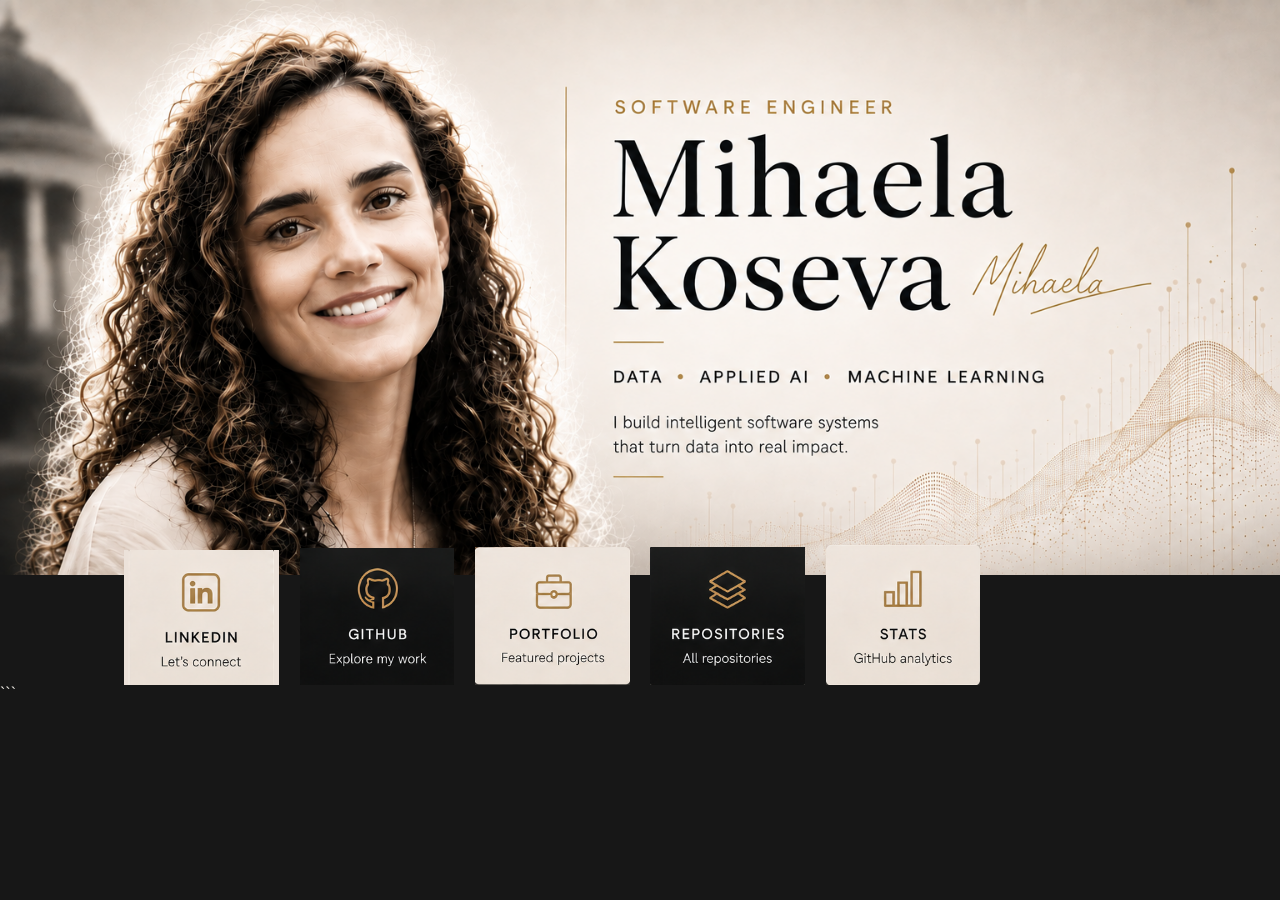
==== index.html @ fd8daa36 "Update index.html" ====
<!doctype html>
<html lang="en">

<head>

  <meta charset="utf-8">

  <meta
    name="viewport"
    content="width=device-width, initial-scale=1"
  >

  <title>
    Mihaela Koseva (Михаела Косева) — AI Engineer | Software Engineer | Sofia
  </title>

  <meta
    name="description"
    content="Mihaela Koseva (Михаела Косева) — AI Engineer and Software Engineer in Sofia, Bulgaria. Sofia University (Софийски университет), SMG (СМГ), Backend, Data Systems & APIs, Applied Machine Learning, AI, Neural Networks and Data Science."
  >

  <meta
    name="author"
    content="Mihaela Koseva"
  >

  <meta
    name="bio"
    content="Mihaela Koseva (Михаела Косева) is an AI Engineer and Software Engineer from Sofia, Bulgaria, associated with Sofia University (Софийски университет) and SMG (СМГ). Her technical focus includes Backend, Data Systems & APIs, Applied Machine Learning, Artificial Intelligence, Neural Networks, Model Training, Data Science, Large Language Models, Python, C++, Java, SQL, PyTorch, TensorFlow and MLOps."
  >

  <meta
    name="keywords"
    content="Mihaela Koseva, Михаела Косева, Sofia, София, Sofia University, Софийски университет, SMG, СМГ, AI Engineer, Software Engineer, Backend, Data Systems & APIs, Applied Machine Learning, Artificial Intelligence, Machine Learning, Neural Networks, Model Training, Data Science, LLMs, Large Language Models, Python, C++, Java, SQL, PyTorch, TensorFlow, Scikit-learn, Pandas, NumPy, ETL, Data Modeling, MLOps"
  >

  <meta
    name="robots"
    content="index, follow, max-image-preview:large, max-snippet:-1, max-video-preview:-1"
  >

  <meta
    name="googlebot"
    content="index, follow, max-image-preview:large, max-snippet:-1, max-video-preview:-1"
  >

  <meta
    name="theme-color"
    content="#171717"
  >

  <meta
    name="format-detection"
    content="telephone=no"
  >

  <link
    rel="canonical"
    href="https://dreamerol.github.io/MIHAELA-KOSEVA/"
  >

  <link
    rel="alternate"
    hreflang="en"
    href="https://dreamerol.github.io/MIHAELA-KOSEVA/"
  >

  <link
    rel="alternate"
    hreflang="bg"
    href="https://dreamerol.github.io/MIHAELA-KOSEVA/"
  >

  <link
    rel="alternate"
    hreflang="x-default"
    href="https://dreamerol.github.io/MIHAELA-KOSEVA/"
  >

  <meta
    property="og:type"
    content="profile"
  >

  <meta
    property="og:title"
    content="Mihaela Koseva (Михаела Косева) — AI Engineer | Software Engineer | Sofia"
  >

  <meta
    property="og:description"
    content="Mihaela Koseva (Михаела Косева) — AI Engineer and Software Engineer in Sofia, Bulgaria. Sofia University (Софийски университет), SMG (СМГ), Backend, Data Systems & APIs, Applied Machine Learning and Data Science."
  >

  <meta
    property="og:url"
    content="https://dreamerol.github.io/MIHAELA-KOSEVA/"
  >

  <meta
    property="og:site_name"
    content="Mihaela Koseva"
  >

  <meta
    property="og:locale"
    content="en_US"
  >

  <meta
    property="og:locale:alternate"
    content="bg_BG"
  >

  <meta
    property="og:image"
    content="https://dreamerol.github.io/MIHAELA-KOSEVA/assets/images/hero-banner.png"
  >

  <meta
    property="og:image:alt"
    content="Mihaela Koseva (Михаела Косева) — AI Engineer and Software Engineer in Sofia"
  >

  <meta
    property="profile:first_name"
    content="Mihaela"
  >

  <meta
    property="profile:last_name"
    content="Koseva"
  >

  <meta
    name="twitter:card"
    content="summary_large_image"
  >

  <meta
    name="twitter:title"
    content="Mihaela Koseva (Михаела Косева) — AI Engineer | Software Engineer | Sofia"
  >

  <meta
    name="twitter:description"
    content="Mihaela Koseva (Михаела Косева) — AI Engineer and Software Engineer in Sofia. Backend, Data Systems & APIs, Applied Machine Learning, Neural Networks and Data Science."
  >

  <meta
    name="twitter:image"
    content="https://dreamerol.github.io/MIHAELA-KOSEVA/assets/images/hero-banner.png"
  >

  <meta
    name="twitter:image:alt"
    content="Mihaela Koseva — AI Engineer and Software Engineer"
  >

  <script type="application/ld+json">
  {
    "@context": "https://schema.org",
    "@type": "Person",
    "@id": "https://dreamerol.github.io/MIHAELA-KOSEVA/#person",

    "name": "Mihaela Koseva",
    "givenName": "Mihaela",
    "familyName": "Koseva",

    "alternateName": [
      "Михаела Косева",
      "Mihaela Koseva Sofia",
      "Михаела Косева София"
    ],

    "url": "https://dreamerol.github.io/MIHAELA-KOSEVA/",

    "image": {
      "@type": "ImageObject",
      "@id": "https://dreamerol.github.io/MIHAELA-KOSEVA/#image",
      "url": "https://dreamerol.github.io/MIHAELA-KOSEVA/assets/images/hero-banner.png",
      "contentUrl": "https://dreamerol.github.io/MIHAELA-KOSEVA/assets/images/hero-banner.png",
      "caption": "Mihaela Koseva (Михаела Косева) — AI Engineer and Software Engineer"
    },

    "jobTitle": [
      "AI Engineer",
      "Software Engineer"
    ],

    "description": "Mihaela Koseva (Михаела Косева) is an AI Engineer and Software Engineer from Sofia, Bulgaria, associated with Sofia University (Софийски университет) and SMG (СМГ). Her technical focus includes Backend, Data Systems & APIs, Applied Machine Learning, Artificial Intelligence, Neural Networks, Model Training, Data Science, Large Language Models, Python, C++, Java, SQL, PyTorch, TensorFlow and MLOps.",

    "address": {
      "@type": "PostalAddress",
      "addressLocality": "Sofia",
      "addressRegion": "Sofia-Capital",
      "addressCountry": "BG"
    },

    "homeLocation": {
      "@type": "Place",
      "name": "Sofia, Bulgaria"
    },

    "alumniOf": [
      {
        "@type": "CollegeOrUniversity",
        "name": "Sofia University",
        "alternateName": "Софийски университет"
      },
      {
        "@type": "EducationalOrganization",
        "name": "SMG",
        "alternateName": "СМГ"
      }
    ],

    "sameAs": [
      "https://github.com/Dreamerol",
      "https://www.linkedin.com/in/mihaela-koseva-software-engineer"
    ],

    "knowsAbout": [
      "Artificial Intelligence",
      "Artificial Intelligence Engineering",
      "AI Engineering",
      "Software Engineering",
      "Software Development",
      "Backend",
      "Backend Development",
      "Backend Engineering",
      "Data Systems",
      "Data Systems & APIs",
      "Application Programming Interfaces",
      "APIs",
      "Applied Machine Learning",
      "Machine Learning",
      "Deep Learning",
      "Neural Networks",
      "Model Training",
      "Data Science",
      "Large Language Models",
      "LLMs",
      "Natural Language Processing",
      "Python",
      "C++",
      "Java",
      "SQL",
      "PyTorch",
      "TensorFlow",
      "Scikit-learn",
      "Pandas",
      "NumPy",
      "ETL",
      "Data Modeling",
      "MLOps"
    ]
  }
  </script>

  <script type="application/ld+json">
  {
    "@context": "https://schema.org",
    "@type": "WebSite",
    "@id": "https://dreamerol.github.io/MIHAELA-KOSEVA/#website",

    "name": "Mihaela Koseva",

    "alternateName": [
      "Михаела Косева",
      "Mihaela Koseva — AI Engineer",
      "Mihaela Koseva — Software Engineer",
      "Mihaela Koseva Sofia"
    ],

    "url": "https://dreamerol.github.io/MIHAELA-KOSEVA/",

    "description": "Official website of Mihaela Koseva (Михаела Косева), AI Engineer and Software Engineer in Sofia, Bulgaria, focused on Backend, Data Systems & APIs, Applied Machine Learning, Neural Networks, Model Training and Data Science.",

    "inLanguage": [
      "en",
      "bg"
    ],

    "about": {
      "@id": "https://dreamerol.github.io/MIHAELA-KOSEVA/#person"
    },

    "publisher": {
      "@id": "https://dreamerol.github.io/MIHAELA-KOSEVA/#person"
    }
  }
  </script>

  <script type="application/ld+json">
  {
    "@context": "https://schema.org",
    "@type": "ProfilePage",
    "@id": "https://dreamerol.github.io/MIHAELA-KOSEVA/#profile",

    "url": "https://dreamerol.github.io/MIHAELA-KOSEVA/",

    "name": "Mihaela Koseva (Михаела Косева) — AI Engineer | Software Engineer | Sofia",

    "description": "Professional profile of Mihaela Koseva (Михаела Косева), AI Engineer and Software Engineer from Sofia, Bulgaria, associated with Sofia University (Софийски университет) and SMG (СМГ), with focus on Backend, Data Systems & APIs, Applied Machine Learning, Artificial Intelligence and Data Science.",

    "mainEntity": {
      "@id": "https://dreamerol.github.io/MIHAELA-KOSEVA/#person"
    },

    "isPartOf": {
      "@id": "https://dreamerol.github.io/MIHAELA-KOSEVA/#website"
    },

    "inLanguage": [
      "en",
      "bg"
    ]
  }
  </script>

  <link
    rel="stylesheet"
    href="style.css"
  >

</head>

<body>

  <main>

    <section
      class="hero"
      id="top"
      aria-label="Mihaela Koseva — AI Engineer and Software Engineer"
    >

      <a
        href="https://github.com/Dreamerol/ALLSTATS"
        target="_blank"
        rel="noopener noreferrer"
        aria-label="Mihaela Koseva ALLSTATS on GitHub"
      >

        <img
          class="hero-banner"
          src="assets/images/hero-banner.png"
          alt="Mihaela Koseva (Михаела Косева) — AI Engineer and Software Engineer from Sofia"
        >

      </a>

      <nav
        class="main-buttons"
        aria-label="Mihaela Koseva professional links"
      >

        <a
          href="https://www.linkedin.com/in/mihaela-koseva-software-engineer"
          target="_blank"
          rel="noopener noreferrer"
          aria-label="Mihaela Koseva on LinkedIn"
        >

          <img
            src="assets/images/button-linkedin.png"
            alt="LinkedIn — Mihaela Koseva"
          >

        </a>

        <a
          href="https://github.com/Dreamerol"
          target="_blank"
          rel="noopener noreferrer"
          aria-label="Mihaela Koseva on GitHub"
        >

          <img
            src="assets/images/button-github.png"
            alt="GitHub — Mihaela Koseva"
          >

        </a>

        <a
          href="https://github.com/Dreamerol/PORTFOLIO"
          target="_blank"
          rel="noopener noreferrer"
          aria-label="Mihaela Koseva Portfolio"
        >

          <img
            src="assets/images/button-portfolio.png"
            alt="Portfolio — Mihaela Koseva"
          >

        </a>

        <a
          href="https://github.com/Dreamerol/CARDFOLIO"
          target="_blank"
          rel="noopener noreferrer"
          aria-label="Mihaela Koseva Repositories"
        >

          <img
            src="assets/images/button-repositories.png"
            alt="Repositories — Mihaela Koseva"
          >

        </a>

        <a
          href="https://github.com/Dreamerol/ALLSTATS"
          target="_blank"
          rel="noopener noreferrer"
          aria-label="Mihaela Koseva GitHub Statistics"
        >

          <img
            src="assets/images/button-stats.png"
            alt="GitHub Stats — Mihaela Koseva"
          >

        </a>

      </nav>

    </section>

  </main>

</body>

</html>
```
---- style.css ----
*{box-sizing:border-box}

html{scroll-behavior:smooth}

body{
  margin:0;
  background:#171717;
  color:#f4f0e9;
  font-family:Arial,sans-serif;
}

a{
  color:inherit;
  text-decoration:none;
}

.hero{
  position:relative;
  width:100%;
  padding-bottom:110px;
  background:#171717;
}

.hero-banner{
  display:block;
  width:100%;
  height:auto;
  max-width:none;
}

.main-buttons{
  position:absolute;
  left:9.7%;
  bottom:0;
  display:flex;
  align-items:flex-end;
  gap:2%;
  width:80.6%;
}

.main-buttons a{
  display:block;
  width:15%;
  flex:0 0 15%;
  transition:transform .25s ease,filter .25s ease;
}

.main-buttons a:hover{
  transform:translateY(-6px);
  filter:brightness(1.04);
}

.main-buttons img{
  display:block;
  width:100%;
  height:auto;
}


@media(max-width:800px){
  .hero{
    padding-bottom:0;
  }

  .main-buttons{
    position:relative;
    left:auto;
    bottom:auto;
    width:auto;
    margin:0 8px;
    padding-top:10px;
    display:grid;
    grid-template-columns:repeat(5,1fr);
    gap:6px;
  }

  .main-buttons a{
    width:100%;
    flex:none;
  }

  .main-buttons a:last-child{
    grid-column:auto;
    justify-self:stretch;
    width:100%;
  }
}
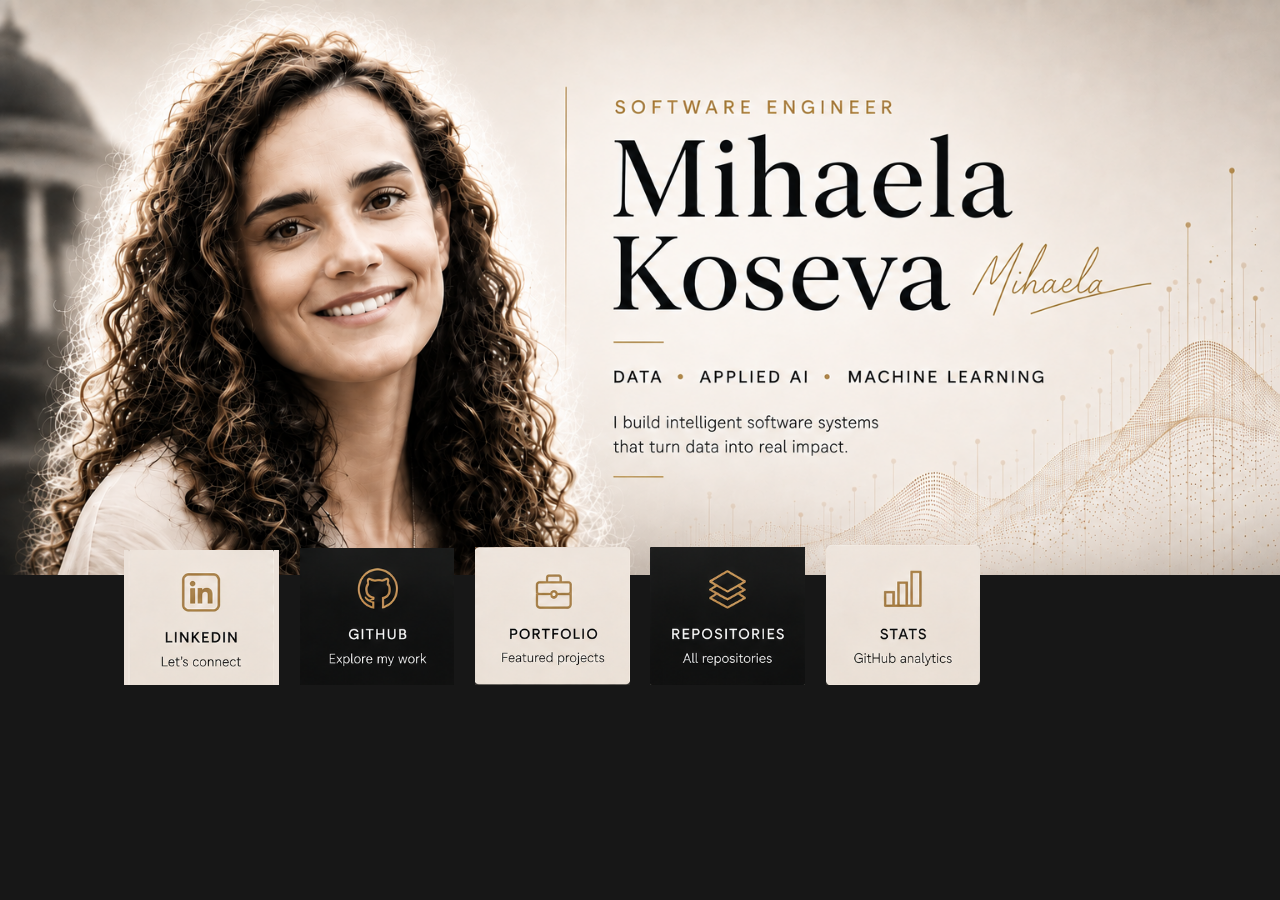
==== commit 7b3dfb53: "Update index.html" ====
--- a/index.html
+++ b/index.html
@@ -1,12 +1,6 @@
-
-
-
-
 <!doctype html>
 <html lang="en">
-
 <head>
-
   <meta charset="utf-8">
 
   <meta
@@ -20,32 +14,24 @@
 
   <meta
     name="description"
-    content="Mihaela Koseva (Михаела Косева) — AI Engineer and Software Engineer in Sofia, Bulgaria. Sofia University (Софийски университет), SMG (СМГ), Backend, Data Systems & APIs, Applied Machine Learning, AI, Neural Networks and Data Science."
-  >
-
-  <meta
-    name="author"
-    content="Mihaela Koseva"
-  >
-
-  <meta
-    name="bio"
-    content="Mihaela Koseva (Михаела Косева) is an AI Engineer and Software Engineer from Sofia, Bulgaria, associated with Sofia University (Софийски университет) and SMG (СМГ). Her technical focus includes Backend, Data Systems & APIs, Applied Machine Learning, Artificial Intelligence, Neural Networks, Model Training, Data Science, Large Language Models, Python, C++, Java, SQL, PyTorch, TensorFlow and MLOps."
-  >
+    content="Mihaela Koseva (Михаела Косева) — AI Engineer and Software Engineer from Sofia, focused on Backend, Data Systems & APIs, Applied Machine Learning, Neural Networks and Data Science."
+  >
+
+  <meta name="author" content="Mihaela Koseva">
 
   <meta
     name="keywords"
-    content="Mihaela Koseva, Михаела Косева, Sofia, София, Sofia University, Софийски университет, SMG, СМГ, AI Engineer, Software Engineer, Backend, Data Systems & APIs, Applied Machine Learning, Artificial Intelligence, Machine Learning, Neural Networks, Model Training, Data Science, LLMs, Large Language Models, Python, C++, Java, SQL, PyTorch, TensorFlow, Scikit-learn, Pandas, NumPy, ETL, Data Modeling, MLOps"
+    content="Mihaela Koseva, Михаела Косева, Sofia, AI Engineer, Software Engineer, Backend, Data Systems & APIs, Applied Machine Learning, Neural Networks, Model Training, Data Science, LLMs, Python, C++, Java, SQL, PyTorch, TensorFlow, Scikit-learn, Pandas, NumPy, ETL, Data Modeling, MLOps, Git, GitHub, Dreamerol, Sofia University, Софийски университет, SMG, СМГ"
   >
 
   <meta
     name="robots"
-    content="index, follow, max-image-preview:large, max-snippet:-1, max-video-preview:-1"
+    content="index, follow, max-image-preview:large"
   >
 
   <meta
     name="googlebot"
-    content="index, follow, max-image-preview:large, max-snippet:-1, max-video-preview:-1"
+    content="index, follow, max-image-preview:large"
   >
 
   <meta
@@ -53,52 +39,41 @@
     content="#171717"
   >
 
-  <meta
-    name="format-detection"
-    content="telephone=no"
-  >
-
   <link
     rel="canonical"
-    href="https://dreamerol.github.io/MIHAELA-KOSEVA/"
-  >
-
-  <link
-    rel="alternate"
-    hreflang="en"
-    href="https://dreamerol.github.io/MIHAELA-KOSEVA/"
-  >
-
-  <link
-    rel="alternate"
-    hreflang="bg"
-    href="https://dreamerol.github.io/MIHAELA-KOSEVA/"
-  >
-
-  <link
-    rel="alternate"
-    hreflang="x-default"
-    href="https://dreamerol.github.io/MIHAELA-KOSEVA/"
-  >
+    href="https://dreamerol.github.io/"
+  >
+
+  <!-- Open Graph -->
 
   <meta
     property="og:type"
-    content="profile"
+    content="website"
   >
 
   <meta
     property="og:title"
-    content="Mihaela Koseva (Михаела Косева) — AI Engineer | Software Engineer | Sofia"
+    content="Mihaela Koseva (Михаела Косева) — AI Engineer | Software Engineer"
   >
 
   <meta
     property="og:description"
-    content="Mihaela Koseva (Михаела Косева) — AI Engineer and Software Engineer in Sofia, Bulgaria. Sofia University (Софийски университет), SMG (СМГ), Backend, Data Systems & APIs, Applied Machine Learning and Data Science."
+    content="AI Engineer and Software Engineer from Sofia focused on Backend, Data Systems & APIs and Applied Machine Learning."
   >
 
   <meta
     property="og:url"
-    content="https://dreamerol.github.io/MIHAELA-KOSEVA/"
+    content="https://dreamerol.github.io/"
+  >
+
+  <meta
+    property="og:image"
+    content="https://dreamerol.github.io/assets/images/hero-banner.png"
+  >
+
+  <meta
+    property="og:image:alt"
+    content="Mihaela Koseva — AI Engineer and Software Engineer"
   >
 
   <meta
@@ -106,35 +81,7 @@
     content="Mihaela Koseva"
   >
 
-  <meta
-    property="og:locale"
-    content="en_US"
-  >
-
-  <meta
-    property="og:locale:alternate"
-    content="bg_BG"
-  >
-
-  <meta
-    property="og:image"
-    content="https://dreamerol.github.io/MIHAELA-KOSEVA/assets/images/hero-banner.png"
-  >
-
-  <meta
-    property="og:image:alt"
-    content="Mihaela Koseva (Михаела Косева) — AI Engineer and Software Engineer in Sofia"
-  >
-
-  <meta
-    property="profile:first_name"
-    content="Mihaela"
-  >
-
-  <meta
-    property="profile:last_name"
-    content="Koseva"
-  >
+  <!-- Twitter / X -->
 
   <meta
     name="twitter:card"
@@ -143,109 +90,56 @@
 
   <meta
     name="twitter:title"
-    content="Mihaela Koseva (Михаела Косева) — AI Engineer | Software Engineer | Sofia"
+    content="Mihaela Koseva (Михаела Косева) — AI Engineer"
   >
 
   <meta
     name="twitter:description"
-    content="Mihaela Koseva (Михаела Косева) — AI Engineer and Software Engineer in Sofia. Backend, Data Systems & APIs, Applied Machine Learning, Neural Networks and Data Science."
+    content="AI Engineer and Software Engineer from Sofia focused on Backend, Data Systems & APIs and Applied Machine Learning."
   >
 
   <meta
     name="twitter:image"
-    content="https://dreamerol.github.io/MIHAELA-KOSEVA/assets/images/hero-banner.png"
+    content="https://dreamerol.github.io/assets/images/hero-banner.png"
   >
 
   <meta
     name="twitter:image:alt"
     content="Mihaela Koseva — AI Engineer and Software Engineer"
   >
+
+  <!-- Structured Data -->
 
   <script type="application/ld+json">
   {
     "@context": "https://schema.org",
     "@type": "Person",
-    "@id": "https://dreamerol.github.io/MIHAELA-KOSEVA/#person",
-
     "name": "Mihaela Koseva",
-    "givenName": "Mihaela",
-    "familyName": "Koseva",
-
-    "alternateName": [
-      "Михаела Косева",
-      "Mihaela Koseva Sofia",
-      "Михаела Косева София"
-    ],
-
-    "url": "https://dreamerol.github.io/MIHAELA-KOSEVA/",
-
-    "image": {
-      "@type": "ImageObject",
-      "@id": "https://dreamerol.github.io/MIHAELA-KOSEVA/#image",
-      "url": "https://dreamerol.github.io/MIHAELA-KOSEVA/assets/images/hero-banner.png",
-      "contentUrl": "https://dreamerol.github.io/MIHAELA-KOSEVA/assets/images/hero-banner.png",
-      "caption": "Mihaela Koseva (Михаела Косева) — AI Engineer and Software Engineer"
-    },
-
-    "jobTitle": [
-      "AI Engineer",
-      "Software Engineer"
-    ],
-
-    "description": "Mihaela Koseva (Михаела Косева) is an AI Engineer and Software Engineer from Sofia, Bulgaria, associated with Sofia University (Софийски университет) and SMG (СМГ). Her technical focus includes Backend, Data Systems & APIs, Applied Machine Learning, Artificial Intelligence, Neural Networks, Model Training, Data Science, Large Language Models, Python, C++, Java, SQL, PyTorch, TensorFlow and MLOps.",
-
+    "alternateName": "Михаела Косева",
+    "url": "https://dreamerol.github.io/",
+    "image": "https://dreamerol.github.io/assets/images/hero-banner.png",
+    "jobTitle": "AI Engineer",
+    "description": "AI Engineer and Software Engineer from Sofia focused on Backend, Data Systems & APIs and Applied Machine Learning.",
     "address": {
       "@type": "PostalAddress",
       "addressLocality": "Sofia",
-      "addressRegion": "Sofia-Capital",
       "addressCountry": "BG"
     },
-
-    "homeLocation": {
-      "@type": "Place",
-      "name": "Sofia, Bulgaria"
-    },
-
-    "alumniOf": [
-      {
-        "@type": "CollegeOrUniversity",
-        "name": "Sofia University",
-        "alternateName": "Софийски университет"
-      },
-      {
-        "@type": "EducationalOrganization",
-        "name": "SMG",
-        "alternateName": "СМГ"
-      }
-    ],
-
     "sameAs": [
       "https://github.com/Dreamerol",
       "https://www.linkedin.com/in/mihaela-koseva-software-engineer"
     ],
-
     "knowsAbout": [
       "Artificial Intelligence",
-      "Artificial Intelligence Engineering",
-      "AI Engineering",
       "Software Engineering",
-      "Software Development",
-      "Backend",
       "Backend Development",
-      "Backend Engineering",
       "Data Systems",
-      "Data Systems & APIs",
-      "Application Programming Interfaces",
       "APIs",
       "Applied Machine Learning",
-      "Machine Learning",
-      "Deep Learning",
       "Neural Networks",
       "Model Training",
       "Data Science",
       "Large Language Models",
-      "LLMs",
-      "Natural Language Processing",
       "Python",
       "C++",
       "Java",
@@ -262,181 +156,93 @@
   }
   </script>
 
-  <script type="application/ld+json">
-  {
-    "@context": "https://schema.org",
-    "@type": "WebSite",
-    "@id": "https://dreamerol.github.io/MIHAELA-KOSEVA/#website",
-
-    "name": "Mihaela Koseva",
-
-    "alternateName": [
-      "Михаела Косева",
-      "Mihaela Koseva — AI Engineer",
-      "Mihaela Koseva — Software Engineer",
-      "Mihaela Koseva Sofia"
-    ],
-
-    "url": "https://dreamerol.github.io/MIHAELA-KOSEVA/",
-
-    "description": "Official website of Mihaela Koseva (Михаела Косева), AI Engineer and Software Engineer in Sofia, Bulgaria, focused on Backend, Data Systems & APIs, Applied Machine Learning, Neural Networks, Model Training and Data Science.",
-
-    "inLanguage": [
-      "en",
-      "bg"
-    ],
-
-    "about": {
-      "@id": "https://dreamerol.github.io/MIHAELA-KOSEVA/#person"
-    },
-
-    "publisher": {
-      "@id": "https://dreamerol.github.io/MIHAELA-KOSEVA/#person"
-    }
-  }
-  </script>
-
-  <script type="application/ld+json">
-  {
-    "@context": "https://schema.org",
-    "@type": "ProfilePage",
-    "@id": "https://dreamerol.github.io/MIHAELA-KOSEVA/#profile",
-
-    "url": "https://dreamerol.github.io/MIHAELA-KOSEVA/",
-
-    "name": "Mihaela Koseva (Михаела Косева) — AI Engineer | Software Engineer | Sofia",
-
-    "description": "Professional profile of Mihaela Koseva (Михаела Косева), AI Engineer and Software Engineer from Sofia, Bulgaria, associated with Sofia University (Софийски университет) and SMG (СМГ), with focus on Backend, Data Systems & APIs, Applied Machine Learning, Artificial Intelligence and Data Science.",
-
-    "mainEntity": {
-      "@id": "https://dreamerol.github.io/MIHAELA-KOSEVA/#person"
-    },
-
-    "isPartOf": {
-      "@id": "https://dreamerol.github.io/MIHAELA-KOSEVA/#website"
-    },
-
-    "inLanguage": [
-      "en",
-      "bg"
-    ]
-  }
-  </script>
-
-  <link
-    rel="stylesheet"
-    href="style.css"
-  >
-
+  <link rel="stylesheet" href="style.css">
 </head>
 
 <body>
 
   <main>
 
-    <section
-      class="hero"
-      id="top"
-      aria-label="Mihaela Koseva — AI Engineer and Software Engineer"
-    >
+    <section class="hero" id="top">
+
+      <!-- Clickable Hero → ALLSTATS -->
 
       <a
         href="https://github.com/Dreamerol/ALLSTATS"
         target="_blank"
         rel="noopener noreferrer"
-        aria-label="Mihaela Koseva ALLSTATS on GitHub"
       >
-
         <img
           class="hero-banner"
           src="assets/images/hero-banner.png"
-          alt="Mihaela Koseva (Михаела Косева) — AI Engineer and Software Engineer from Sofia"
-        >
-
+          alt="Mihaela Koseva (Михаела Косева) — AI Engineer and Software Engineer"
+        >
       </a>
 
       <nav
         class="main-buttons"
-        aria-label="Mihaela Koseva professional links"
+        aria-label="Main navigation"
       >
 
         <a
           href="https://www.linkedin.com/in/mihaela-koseva-software-engineer"
           target="_blank"
           rel="noopener noreferrer"
-          aria-label="Mihaela Koseva on LinkedIn"
-        >
-
+        >
           <img
             src="assets/images/button-linkedin.png"
-            alt="LinkedIn — Mihaela Koseva"
-          >
-
+            alt="LinkedIn"
+          >
         </a>
 
         <a
           href="https://github.com/Dreamerol"
           target="_blank"
           rel="noopener noreferrer"
-          aria-label="Mihaela Koseva on GitHub"
-        >
-
+        >
           <img
             src="assets/images/button-github.png"
-            alt="GitHub — Mihaela Koseva"
-          >
-
+            alt="GitHub"
+          >
         </a>
 
         <a
           href="https://github.com/Dreamerol/PORTFOLIO"
           target="_blank"
           rel="noopener noreferrer"
-          aria-label="Mihaela Koseva Portfolio"
-        >
-
+        >
           <img
             src="assets/images/button-portfolio.png"
-            alt="Portfolio — Mihaela Koseva"
-          >
-
+            alt="Portfolio"
+          >
         </a>
 
         <a
           href="https://github.com/Dreamerol/CARDFOLIO"
           target="_blank"
           rel="noopener noreferrer"
-          aria-label="Mihaela Koseva Repositories"
-        >
-
+        >
           <img
             src="assets/images/button-repositories.png"
-            alt="Repositories — Mihaela Koseva"
-          >
-
+            alt="Repositories"
+          >
         </a>
 
         <a
           href="https://github.com/Dreamerol/ALLSTATS"
           target="_blank"
           rel="noopener noreferrer"
-          aria-label="Mihaela Koseva GitHub Statistics"
-        >
-
+        >
           <img
             src="assets/images/button-stats.png"
-            alt="GitHub Stats — Mihaela Koseva"
-          >
-
+            alt="Stats"
+          >
         </a>
 
       </nav>
 
-    </section>
-
-  </main>
+
+
 
 </body>
-
 </html>
-```
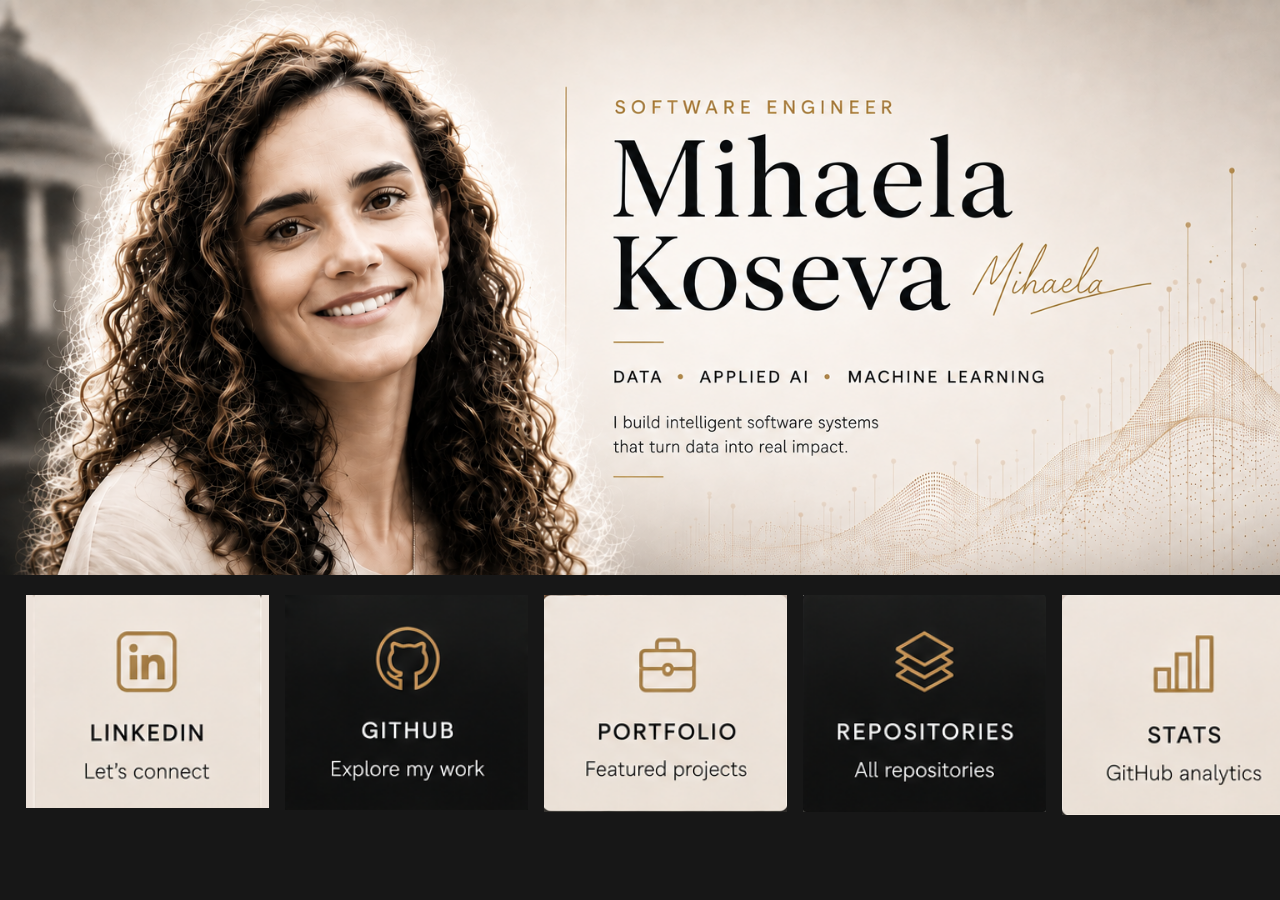
==== commit c57f4a94: "Update index.html" ====
--- a/index.html
+++ b/index.html
@@ -1,3 +1,5 @@
+
+
 <!doctype html>
 <html lang="en">
 <head>
--- a/style.css
+++ b/style.css
@@ -1,87 +1,215 @@
-*{box-sizing:border-box}
-
-html{scroll-behavior:smooth}
-
-body{
-  margin:0;
-  background:#171717;
-  color:#f4f0e9;
-  font-family:Arial,sans-serif;
-}
-
-a{
-  color:inherit;
-  text-decoration:none;
-}
-
-.hero{
-  position:relative;
-  width:100%;
-  padding-bottom:110px;
-  background:#171717;
-}
-
-.hero-banner{
-  display:block;
-  width:100%;
-  height:auto;
-  max-width:none;
-}
-
-.main-buttons{
-  position:absolute;
-  left:9.7%;
-  bottom:0;
-  display:flex;
-  align-items:flex-end;
-  gap:2%;
-  width:80.6%;
-}
-
-.main-buttons a{
-  display:block;
-  width:15%;
-  flex:0 0 15%;
-  transition:transform .25s ease,filter .25s ease;
-}
-
-.main-buttons a:hover{
-  transform:translateY(-6px);
-  filter:brightness(1.04);
-}
-
-.main-buttons img{
-  display:block;
-  width:100%;
-  height:auto;
-}
-
-
-@media(max-width:800px){
-  .hero{
-    padding-bottom:0;
-  }
-
-  .main-buttons{
-    position:relative;
-    left:auto;
-    bottom:auto;
-    width:auto;
-    margin:0 8px;
-    padding-top:10px;
-    display:grid;
-    grid-template-columns:repeat(5,1fr);
-    gap:6px;
-  }
-
-  .main-buttons a{
-    width:100%;
-    flex:none;
-  }
-
-  .main-buttons a:last-child{
-    grid-column:auto;
-    justify-self:stretch;
-    width:100%;
-  }
-}
+```css
+* {
+  box-sizing: border-box;
+}
+
+html {
+  scroll-behavior: smooth;
+}
+
+body {
+  margin: 0;
+  padding: 0;
+  background: #171717;
+  color: #f4f0e9;
+  font-family: Arial, sans-serif;
+}
+
+a {
+  color: inherit;
+  text-decoration: none;
+}
+
+/* ================================
+   HERO
+================================ */
+
+.hero {
+  width: 100%;
+  margin: 0;
+  padding: 0;
+  background: #171717;
+}
+
+/* Main hero image */
+
+.hero > a {
+  display: block;
+  width: 100%;
+  margin: 0;
+  padding: 0;
+}
+
+.hero-banner {
+  display: block;
+  width: 100%;
+  height: auto;
+  margin: 0;
+  padding: 0;
+  border: 0;
+}
+
+/* ================================
+   MAIN BUTTONS
+   EXACTLY 5 IN ONE ROW
+================================ */
+
+.main-buttons {
+  width: 100%;
+  margin: 0;
+  padding: 20px 2%;
+
+  display: flex;
+  flex-direction: row;
+  flex-wrap: nowrap;
+
+  justify-content: space-between;
+  align-items: flex-start;
+
+  gap: 0;
+}
+
+.main-buttons a {
+  display: block;
+
+  width: 19%;
+  flex: 0 0 19%;
+
+  margin: 0;
+  padding: 0;
+
+  transition:
+    transform 0.25s ease,
+    filter 0.25s ease;
+}
+
+.main-buttons a:hover {
+  transform: translateY(-6px);
+  filter: brightness(1.08);
+}
+
+.main-buttons img {
+  display: block;
+
+  width: 100%;
+  height: auto;
+
+  margin: 0;
+  padding: 0;
+  border: 0;
+}
+
+/* ================================
+   FOOTER
+================================ */
+
+.footer {
+  width: 100%;
+  min-height: 110px;
+
+  background: #171717;
+
+  border-top: 1px solid rgba(173, 135, 80, 0.5);
+
+  display: flex;
+  align-items: center;
+  justify-content: center;
+
+  gap: 38px;
+
+  padding: 18px 24px 26px;
+}
+
+.footer a {
+  display: block;
+
+  transition:
+    transform 0.25s ease,
+    filter 0.25s ease;
+}
+
+.footer a:hover {
+  transform: translateY(-3px);
+  filter: brightness(1.08);
+}
+
+.footer img {
+  display: block;
+
+  width: auto;
+  height: 57px;
+  max-width: 100%;
+}
+
+/* ================================
+   TABLET
+================================ */
+
+@media (max-width: 800px) {
+
+  .main-buttons {
+    display: grid;
+
+    grid-template-columns: repeat(2, minmax(0, 1fr));
+
+    gap: 12px;
+
+    padding: 15px 20px 20px;
+  }
+
+  .main-buttons a {
+    width: 100%;
+    flex: none;
+  }
+
+  .main-buttons a:last-child {
+    grid-column: 1 / -1;
+
+    width: calc(50% - 6px);
+
+    justify-self: center;
+  }
+
+  .footer {
+    gap: 10px;
+    flex-wrap: wrap;
+  }
+
+  .footer img {
+    height: 48px;
+  }
+}
+
+/* ================================
+   MOBILE
+================================ */
+
+@media (max-width: 480px) {
+
+  .main-buttons {
+    display: grid;
+
+    grid-template-columns: 1fr;
+
+    gap: 10px;
+
+    padding: 12px;
+  }
+
+  .main-buttons a,
+  .main-buttons a:last-child {
+    width: 100%;
+    grid-column: auto;
+  }
+
+  .footer {
+    min-height: 95px;
+    gap: 8px;
+    padding: 14px;
+  }
+
+  .footer img {
+    height: 42px;
+  }
+}
+```
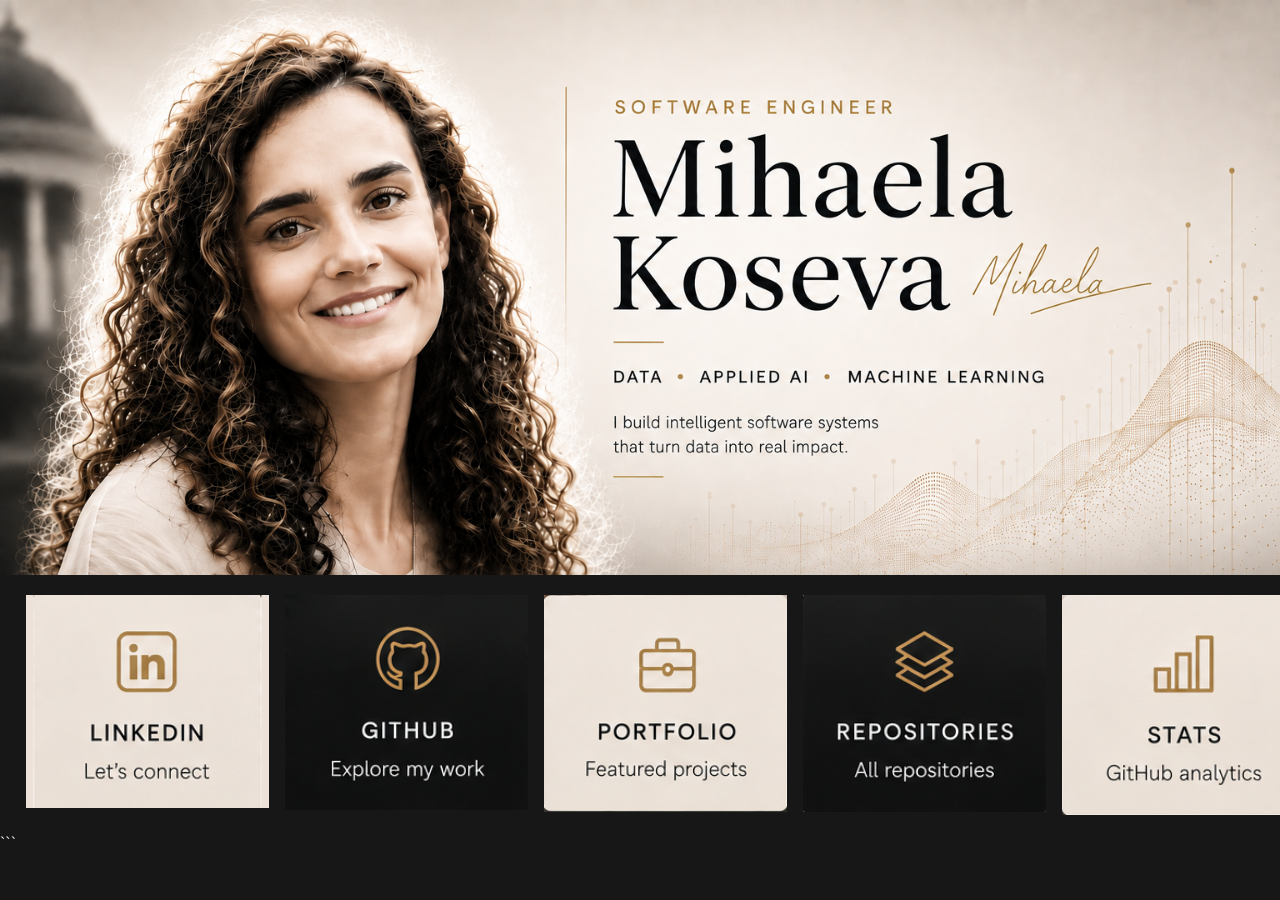
==== commit 2d43acae: "Update index.html" ====
--- a/index.html
+++ b/index.html
@@ -1,3 +1,4 @@
+
 
 
 <!doctype html>
@@ -16,14 +17,17 @@
 
   <meta
     name="description"
-    content="Mihaela Koseva (Михаела Косева) — AI Engineer and Software Engineer from Sofia, focused on Backend, Data Systems & APIs, Applied Machine Learning, Neural Networks and Data Science."
-  >
-
-  <meta name="author" content="Mihaela Koseva">
+    content="Mihaela Koseva (Михаела Косева) • Sofia University (Софийски университет) • SMG (СМГ) • Sofia (София) • AI Engineer • Software Engineer • Backend • Data Systems & APIs • Applied Machine Learning • Neural Networks • Data Science."
+  >
+
+  <meta
+    name="author"
+    content="Mihaela Koseva (Михаела Косева)"
+  >
 
   <meta
     name="keywords"
-    content="Mihaela Koseva, Михаела Косева, Sofia, AI Engineer, Software Engineer, Backend, Data Systems & APIs, Applied Machine Learning, Neural Networks, Model Training, Data Science, LLMs, Python, C++, Java, SQL, PyTorch, TensorFlow, Scikit-learn, Pandas, NumPy, ETL, Data Modeling, MLOps, Git, GitHub, Dreamerol, Sofia University, Софийски университет, SMG, СМГ"
+    content="Mihaela Koseva, Михаела Косева, Sofia University, Софийски университет, SMG, СМГ, Sofia, София, AI Engineer, Software Engineer, Artificial Intelligence, AI, Machine Learning, Applied Machine Learning, Backend, Data Systems & APIs, Neural Networks, Model Training, Data Science, LLMs, Python, C++, Java, SQL, PyTorch, TensorFlow, Scikit-learn, Pandas, NumPy, ETL, Data Modeling, MLOps, Git, GitHub, Dreamerol"
   >
 
   <meta
@@ -60,7 +64,7 @@
 
   <meta
     property="og:description"
-    content="AI Engineer and Software Engineer from Sofia focused on Backend, Data Systems & APIs and Applied Machine Learning."
+    content="Mihaela Koseva (Михаела Косева) • Sofia University (Софийски университет) • SMG (СМГ) • Sofia (София) • AI Engineer • Software Engineer • Backend • Data Systems & APIs • Applied Machine Learning."
   >
 
   <meta
@@ -75,12 +79,12 @@
 
   <meta
     property="og:image:alt"
-    content="Mihaela Koseva — AI Engineer and Software Engineer"
+    content="Mihaela Koseva (Михаела Косева) — AI Engineer and Software Engineer"
   >
 
   <meta
     property="og:site_name"
-    content="Mihaela Koseva"
+    content="Mihaela Koseva (Михаела Косева)"
   >
 
   <!-- Twitter / X -->
@@ -97,7 +101,7 @@
 
   <meta
     name="twitter:description"
-    content="AI Engineer and Software Engineer from Sofia focused on Backend, Data Systems & APIs and Applied Machine Learning."
+    content="Mihaela Koseva (Михаела Косева) • Sofia University (Софийски университет) • SMG (СМГ) • Sofia (София) • AI Engineer • Software Engineer • Backend • Data Systems & APIs • Applied Machine Learning."
   >
 
   <meta
@@ -107,7 +111,7 @@
 
   <meta
     name="twitter:image:alt"
-    content="Mihaela Koseva — AI Engineer and Software Engineer"
+    content="Mihaela Koseva (Михаела Косева) — AI Engineer and Software Engineer"
   >
 
   <!-- Structured Data -->
@@ -120,24 +124,41 @@
     "alternateName": "Михаела Косева",
     "url": "https://dreamerol.github.io/",
     "image": "https://dreamerol.github.io/assets/images/hero-banner.png",
-    "jobTitle": "AI Engineer",
-    "description": "AI Engineer and Software Engineer from Sofia focused on Backend, Data Systems & APIs and Applied Machine Learning.",
+    "jobTitle": [
+      "AI Engineer",
+      "Software Engineer",
+      "Backend Developer"
+    ],
+    "description": "Mihaela Koseva (Михаела Косева) is a Software Engineering student at Sofia University (Софийски университет) with a strong academic background from SMG (СМГ) in Sofia (София), focused on Artificial Intelligence, AI Engineering, Machine Learning, Applied Machine Learning, Backend, Data Systems & APIs and Data Science.",
     "address": {
       "@type": "PostalAddress",
       "addressLocality": "Sofia",
       "addressCountry": "BG"
     },
+    "alumniOf": [
+      {
+        "@type": "CollegeOrUniversity",
+        "name": "Sofia University (Софийски университет)"
+      },
+      {
+        "@type": "EducationalOrganization",
+        "name": "SMG (СМГ)"
+      }
+    ],
     "sameAs": [
       "https://github.com/Dreamerol",
       "https://www.linkedin.com/in/mihaela-koseva-software-engineer"
     ],
     "knowsAbout": [
       "Artificial Intelligence",
+      "AI Engineering",
+      "Machine Learning",
+      "Applied Machine Learning",
+      "Applied AI",
       "Software Engineering",
       "Backend Development",
       "Data Systems",
       "APIs",
-      "Applied Machine Learning",
       "Neural Networks",
       "Model Training",
       "Data Science",
@@ -165,6 +186,39 @@
 
   <main>
 
+    <!-- Hidden professional bio -->
+
+    <div
+      aria-label="About Mihaela Koseva (Михаела Косева)"
+      style="position:absolute;width:1px;height:1px;padding:0;margin:-1px;overflow:hidden;clip:rect(0,0,0,0);white-space:nowrap;border:0;"
+    >
+
+      <p>
+        Mihaela Koseva (Михаела Косева) is a Software Engineering student at Sofia University (Софийски университет), with a strong academic background from SMG (СМГ) in Sofia (София).
+      </p>
+
+      <p>
+        Mihaela Koseva (Михаела Косева) is interested in Artificial Intelligence (Изкуствен интелект), AI Engineering (AI инженерство), Machine Learning (машинно обучение) and Applied Machine Learning (приложно машинно обучение).
+      </p>
+
+      <p>
+        As an AI Engineer (AI инженер), she explores intelligent software applications (интелигентни софтуерни приложения), machine learning solutions (решения за машинно обучение), neural networks (невронни мрежи) and data-driven systems (системи, базирани на данни).
+      </p>
+
+      <p>
+        As a Software Engineer (софтуерен инженер), she combines programming (програмиране), algorithms (алгоритми), software architecture (софтуерна архитектура) and practical software development (практическа разработка на софтуер).
+      </p>
+
+      <p>
+        Her interests also include Backend Development (backend разработка), Data Systems (системи за данни), APIs (API интерфейси), Data Science (наука за данните), Model Training (обучение на модели) and MLOps.
+      </p>
+
+      <p>
+        Mihaela Koseva (Михаела Косева) is developing her professional profile across AI Engineering (AI инженерство), Software Engineering (софтуерно инженерство), Machine Learning (машинно обучение), Applied AI (приложен изкуствен интелект) and Backend Engineering (backend инженерство).
+      </p>
+
+    </div>
+
     <section class="hero" id="top">
 
       <!-- Clickable Hero → ALLSTATS -->
@@ -177,13 +231,13 @@
         <img
           class="hero-banner"
           src="assets/images/hero-banner.png"
-          alt="Mihaela Koseva (Михаела Косева) — AI Engineer and Software Engineer"
+          alt="Mihaela Koseva (Михаела Косева) — AI Engineer, Software Engineer, Backend, Data Systems & APIs and Applied Machine Learning"
         >
       </a>
 
       <nav
         class="main-buttons"
-        aria-label="Main navigation"
+        aria-label="Mihaela Koseva (Михаела Косева) main navigation"
       >
 
         <a
@@ -193,7 +247,7 @@
         >
           <img
             src="assets/images/button-linkedin.png"
-            alt="LinkedIn"
+            alt="Mihaela Koseva (Михаела Косева) — LinkedIn"
           >
         </a>
 
@@ -204,7 +258,7 @@
         >
           <img
             src="assets/images/button-github.png"
-            alt="GitHub"
+            alt="Mihaela Koseva (Михаела Косева) — GitHub"
           >
         </a>
 
@@ -215,7 +269,7 @@
         >
           <img
             src="assets/images/button-portfolio.png"
-            alt="Portfolio"
+            alt="Mihaela Koseva (Михаела Косева) — Applied AI/ML Portfolio"
           >
         </a>
 
@@ -226,7 +280,7 @@
         >
           <img
             src="assets/images/button-repositories.png"
-            alt="Repositories"
+            alt="Mihaela Koseva (Михаела Косева) — Repositories"
           >
         </a>
 
@@ -237,14 +291,16 @@
         >
           <img
             src="assets/images/button-stats.png"
-            alt="Stats"
+            alt="Mihaela Koseva (Михаела Косева) — GitHub Stats and Data"
           >
         </a>
 
       </nav>
 
-
-
+    </section>
+
+  </main>
 
 </body>
 </html>
+```
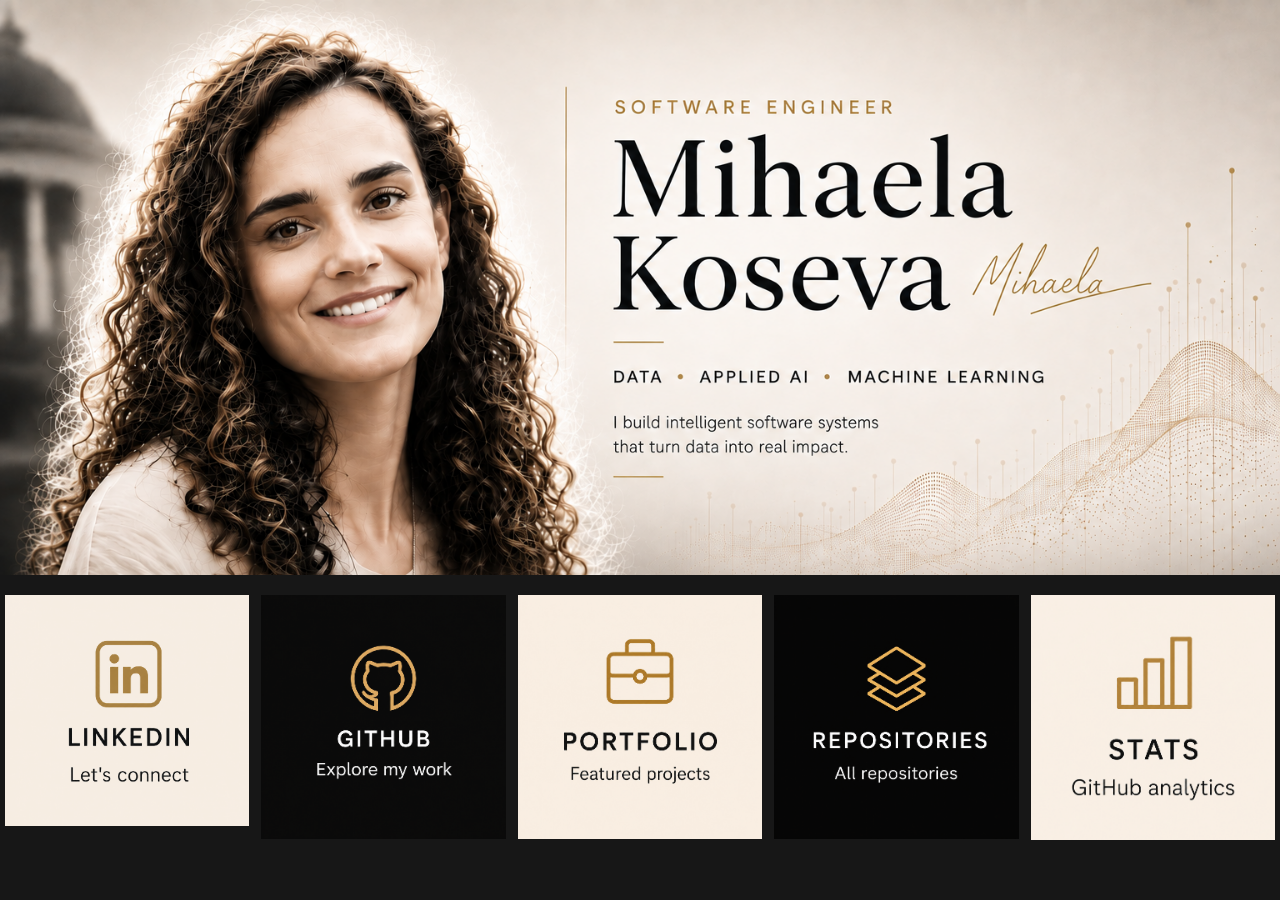
==== commit 07189709: "Update index.html" ====
--- a/index.html
+++ b/index.html
@@ -303,4 +303,4 @@
 
 </body>
 </html>
-```
+
--- a/style.css
+++ b/style.css
@@ -1,4 +1,5 @@
-```css
+
+
 * {
   box-sizing: border-box;
 }
@@ -57,23 +58,21 @@
 .main-buttons {
   width: 100%;
   margin: 0;
-  padding: 20px 2%;
+  padding: 20px 5px;
 
-  display: flex;
-  flex-direction: row;
-  flex-wrap: nowrap;
+  display: grid;
+  grid-template-columns: repeat(5, minmax(0, 1fr));
+  gap: 12px;
 
-  justify-content: space-between;
-  align-items: flex-start;
+  box-sizing: border-box;
+}
 
-  gap: 0;
-}
 
 .main-buttons a {
   display: block;
 
-  width: 19%;
-  flex: 0 0 19%;
+  width: 100%;
+  min-width: 0;
 
   margin: 0;
   padding: 0;
@@ -100,48 +99,6 @@
 }
 
 /* ================================
-   FOOTER
-================================ */
-
-.footer {
-  width: 100%;
-  min-height: 110px;
-
-  background: #171717;
-
-  border-top: 1px solid rgba(173, 135, 80, 0.5);
-
-  display: flex;
-  align-items: center;
-  justify-content: center;
-
-  gap: 38px;
-
-  padding: 18px 24px 26px;
-}
-
-.footer a {
-  display: block;
-
-  transition:
-    transform 0.25s ease,
-    filter 0.25s ease;
-}
-
-.footer a:hover {
-  transform: translateY(-3px);
-  filter: brightness(1.08);
-}
-
-.footer img {
-  display: block;
-
-  width: auto;
-  height: 57px;
-  max-width: 100%;
-}
-
-/* ================================
    TABLET
 ================================ */
 
@@ -150,34 +107,21 @@
   .main-buttons {
     display: grid;
 
-    grid-template-columns: repeat(2, minmax(0, 1fr));
+    grid-template-columns: repeat(5, minmax(0, 1fr));
 
-    gap: 12px;
+    gap: 5px;
 
-    padding: 15px 20px 20px;
+    padding: 15px 0 20px;
   }
 
-  .main-buttons a {
+  .main-buttons a,
+  .main-buttons a:last-child {
     width: 100%;
-    flex: none;
+    min-width: 0;
+    grid-column: auto;
   }
 
-  .main-buttons a:last-child {
-    grid-column: 1 / -1;
 
-    width: calc(50% - 6px);
-
-    justify-self: center;
-  }
-
-  .footer {
-    gap: 10px;
-    flex-wrap: wrap;
-  }
-
-  .footer img {
-    height: 48px;
-  }
 }
 
 /* ================================
@@ -189,27 +133,21 @@
   .main-buttons {
     display: grid;
 
-    grid-template-columns: 1fr;
+    grid-template-columns: repeat(5, minmax(0, 1fr));
 
-    gap: 10px;
+    gap: 4px;
 
-    padding: 12px;
+    padding: 10px 0;
   }
 
   .main-buttons a,
   .main-buttons a:last-child {
     width: 100%;
+    min-width: 0;
     grid-column: auto;
   }
 
-  .footer {
-    min-height: 95px;
-    gap: 8px;
-    padding: 14px;
-  }
 
-  .footer img {
-    height: 42px;
-  }
+  
 }
 ```
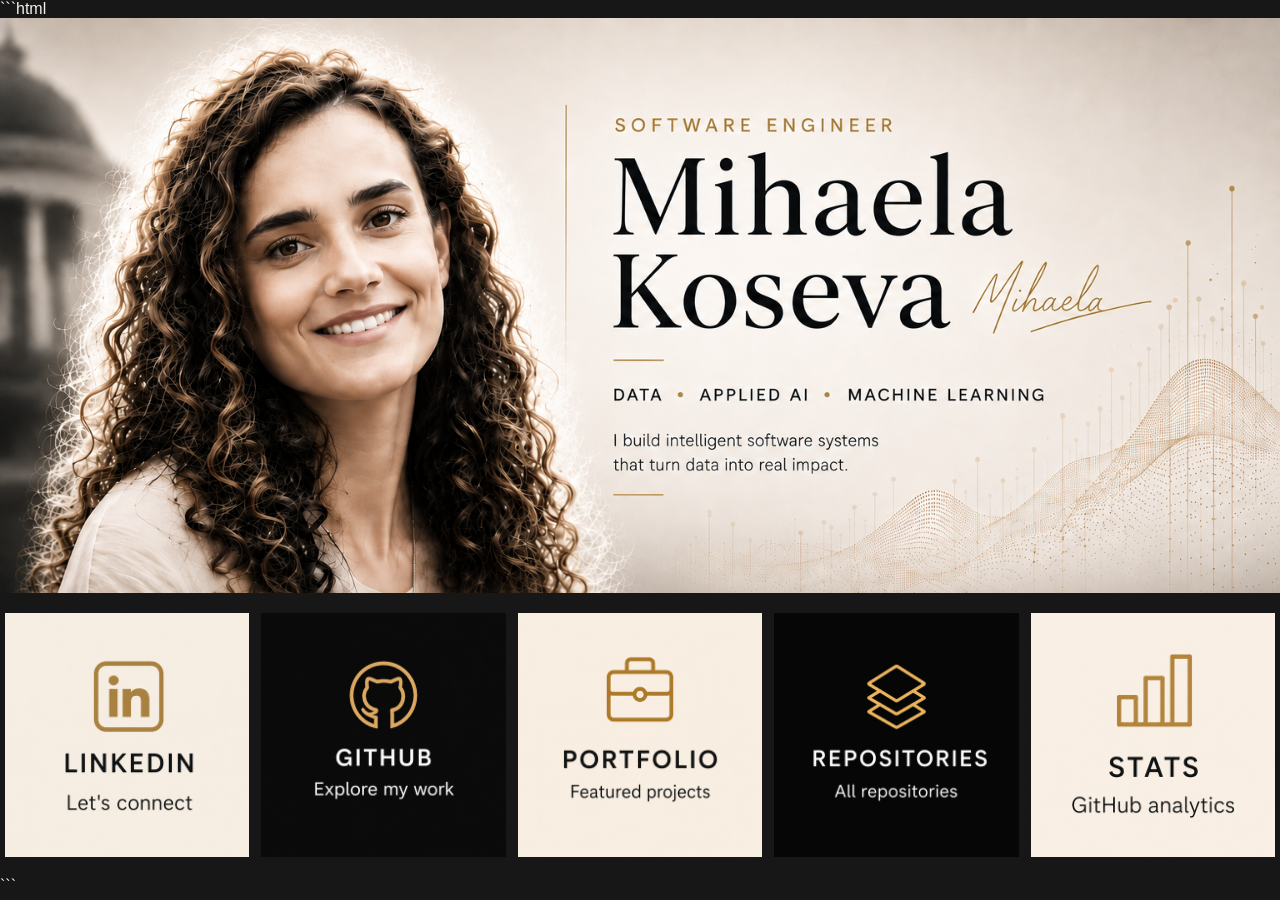
==== commit ab6d8d08: "Update index.html" ====
--- a/index.html
+++ b/index.html
@@ -1,6 +1,4 @@
-
-
-
+```html
 <!doctype html>
 <html lang="en">
 <head>
@@ -47,7 +45,7 @@
 
   <link
     rel="canonical"
-    href="https://dreamerol.github.io/"
+    href="https://dreamerol.github.io/MIHAELA-KOSEVA-AI/"
   >
 
   <!-- Open Graph -->
@@ -69,7 +67,7 @@
 
   <meta
     property="og:url"
-    content="https://dreamerol.github.io/"
+    content="https://dreamerol.github.io/MIHAELA-KOSEVA-AI/"
   >
 
   <meta
@@ -106,7 +104,7 @@
 
   <meta
     name="twitter:image"
-    content="https://dreamerol.github.io/assets/images/hero-banner.png"
+    content="https://dreamerol.github.io/MIHAELA-KOSEVA-AI/assets/images/hero-banner.png"
   >
 
   <meta
@@ -122,8 +120,8 @@
     "@type": "Person",
     "name": "Mihaela Koseva",
     "alternateName": "Михаела Косева",
-    "url": "https://dreamerol.github.io/",
-    "image": "https://dreamerol.github.io/assets/images/hero-banner.png",
+    "url": "https://dreamerol.github.io/MIHAELA-KOSEVA-AI/",
+    "image": "https://dreamerol.github.io/MIHAELA-KOSEVA-AI/assets/images/hero-banner.png",
     "jobTitle": [
       "AI Engineer",
       "Software Engineer",
@@ -303,4 +301,4 @@
 
 </body>
 </html>
-
+```
--- a/style.css
+++ b/style.css
@@ -150,4 +150,4 @@
 
   
 }
-```
+
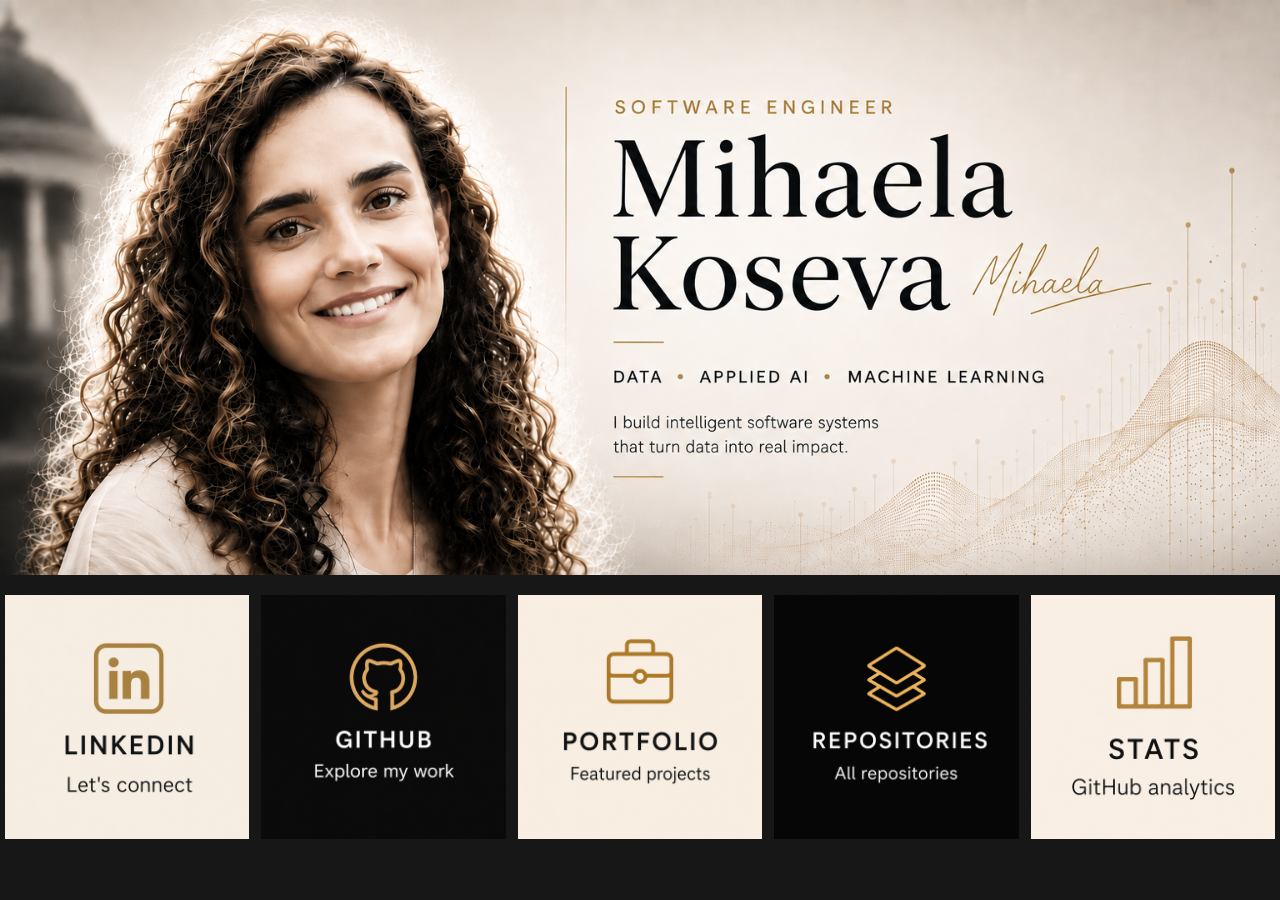
==== commit cc925925: "Remove markdown code block from index.html" ====
--- a/index.html
+++ b/index.html
@@ -1,4 +1,7 @@
-```html
+
+
+
+
 <!doctype html>
 <html lang="en">
 <head>
@@ -301,4 +304,5 @@
 
 </body>
 </html>
-```
+
+
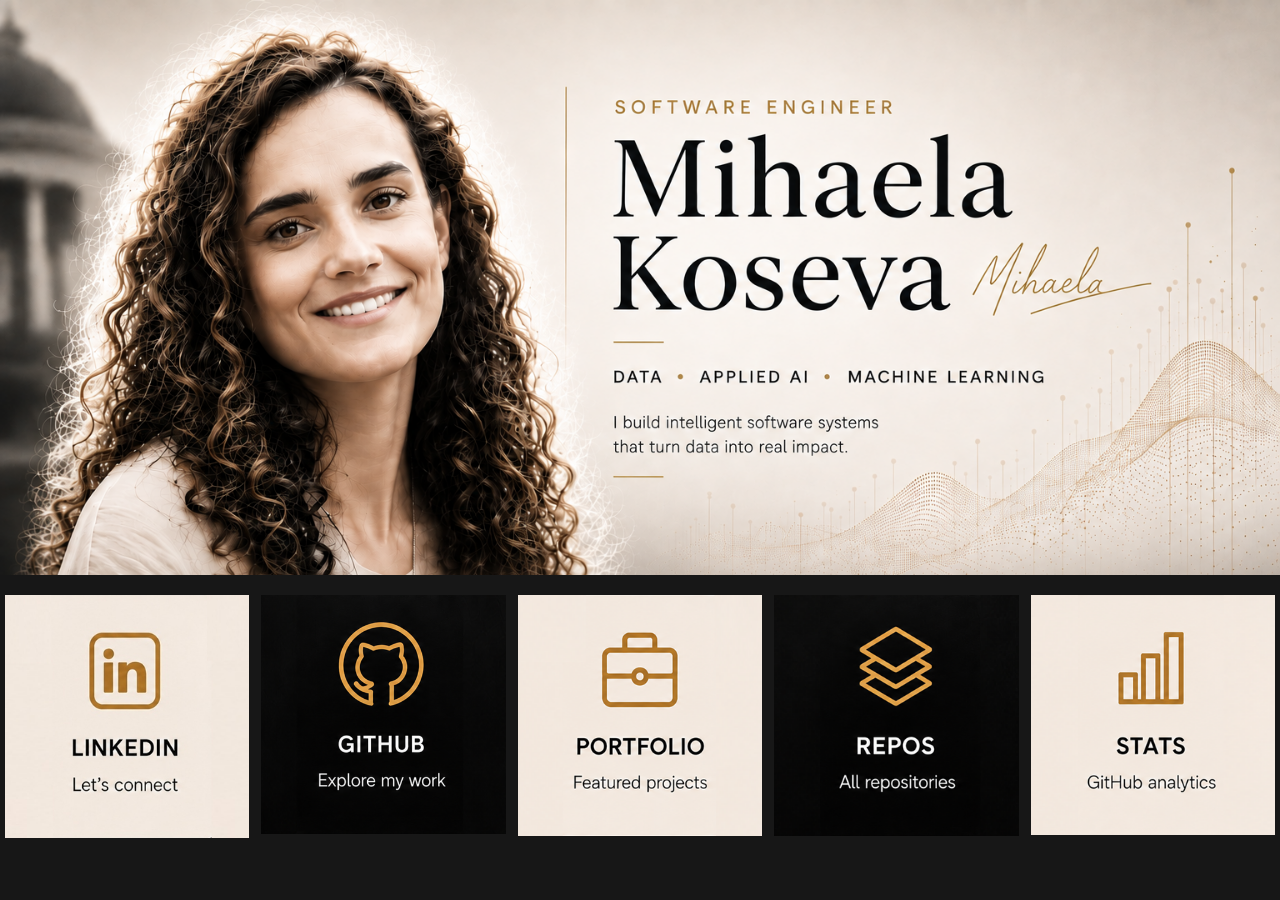
==== commit 11771229: "Update hero link to APPLIED-AI-ENGINEER" ====
--- a/index.html
+++ b/index.html
@@ -222,10 +222,10 @@
 
     <section class="hero" id="top">
 
-      <!-- Clickable Hero → ALLSTATS -->
+      <!-- Clickable Hero → APPLIED-AI-ENGINEER -->
 
       <a
-        href="https://github.com/Dreamerol/ALLSTATS"
+        href="https://dreamerol.github.io/APPLIED-AI-ENGINEER/"
         target="_blank"
         rel="noopener noreferrer"
       >
